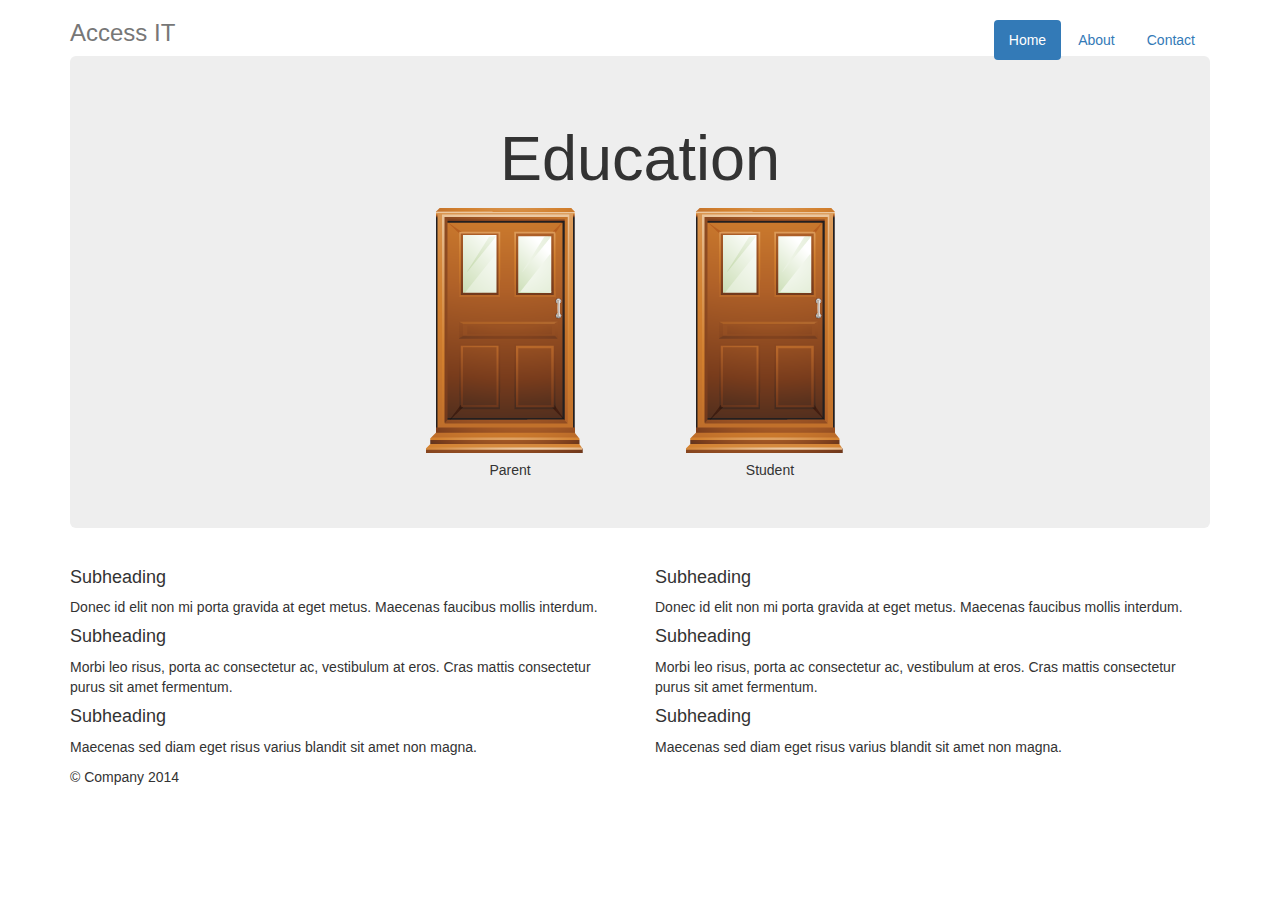
==== index.html @ 1608d6e6 "Init" ====
<!DOCTYPE html>
<html lang="en">
  <head>
    <meta charset="utf-8">
    <meta http-equiv="X-UA-Compatible" content="IE=edge">
    <meta name="viewport" content="width=device-width, initial-scale=1">
    <meta name="description" content="">
    <meta name="author" content="">
    <link rel="icon" href="../../favicon.ico">

    <title>Narrow Jumbotron Template for Bootstrap</title>

    <!-- Bootstrap core CSS -->
    <link href="css/bootstrap.min.css" rel="stylesheet">

    <!-- Custom styles for this template -->
    <link href="jumbotron-narrow.css" rel="stylesheet">
<link href="css/styles.css" rel="stylesheet">
    <!-- Just for debugging purposes. Don't actually copy these 2 lines! -->
    <!--[if lt IE 9]><script src="../../assets/js/ie8-responsive-file-warning.js"></script><![endif]-->
    <script src="../../assets/js/ie-emulation-modes-warning.js"></script>

    <!-- HTML5 shim and Respond.js for IE8 support of HTML5 elements and media queries -->
    <!--[if lt IE 9]>
      <script src="https://oss.maxcdn.com/html5shiv/3.7.2/html5shiv.min.js"></script>
      <script src="https://oss.maxcdn.com/respond/1.4.2/respond.min.js"></script>
    <![endif]-->
  </head>

  <body>

    <div class="container">
      <div class="header">
        <nav>
          <ul class="nav nav-pills pull-right">
            <li role="presentation" class="active"><a href="#">Home</a></li>
            <li role="presentation"><a href="#">About</a></li>
            <li role="presentation"><a href="#">Contact</a></li>
          </ul>
        </nav>
        <h3 class="text-muted">Access IT</h3>
      </div>

      <div class="jumbotron center">
        <h1>Education</h1>
       
        <div class="door center">
			<a class="" href="#" role="button">
				<img src="Door.png">
			</a>
			<div>Parent</div>
		</div>
		<div class="door center">
			<a class="" href="#" role="button">
				<img src="Door.png">
			</a>
			<div>Student</div>
		</div>
         
		 
      </div>

      <div class="row marketing">
        <div class="col-lg-6">
          <h4>Subheading</h4>
          <p>Donec id elit non mi porta gravida at eget metus. Maecenas faucibus mollis interdum.</p>

          <h4>Subheading</h4>
          <p>Morbi leo risus, porta ac consectetur ac, vestibulum at eros. Cras mattis consectetur purus sit amet fermentum.</p>

          <h4>Subheading</h4>
          <p>Maecenas sed diam eget risus varius blandit sit amet non magna.</p>
        </div>

        <div class="col-lg-6">
          <h4>Subheading</h4>
          <p>Donec id elit non mi porta gravida at eget metus. Maecenas faucibus mollis interdum.</p>

          <h4>Subheading</h4>
          <p>Morbi leo risus, porta ac consectetur ac, vestibulum at eros. Cras mattis consectetur purus sit amet fermentum.</p>

          <h4>Subheading</h4>
          <p>Maecenas sed diam eget risus varius blandit sit amet non magna.</p>
        </div>
      </div>

      <footer class="footer">
        <p>&copy; Company 2014</p>
      </footer>

    </div> <!-- /container -->


    <!-- IE10 viewport hack for Surface/desktop Windows 8 bug -->
    <script src="../../assets/js/ie10-viewport-bug-workaround.js"></script>
  </body>
</html>
---- css/styles.css ----
.center{text-align:center;}	
.door{display: inline-block;}
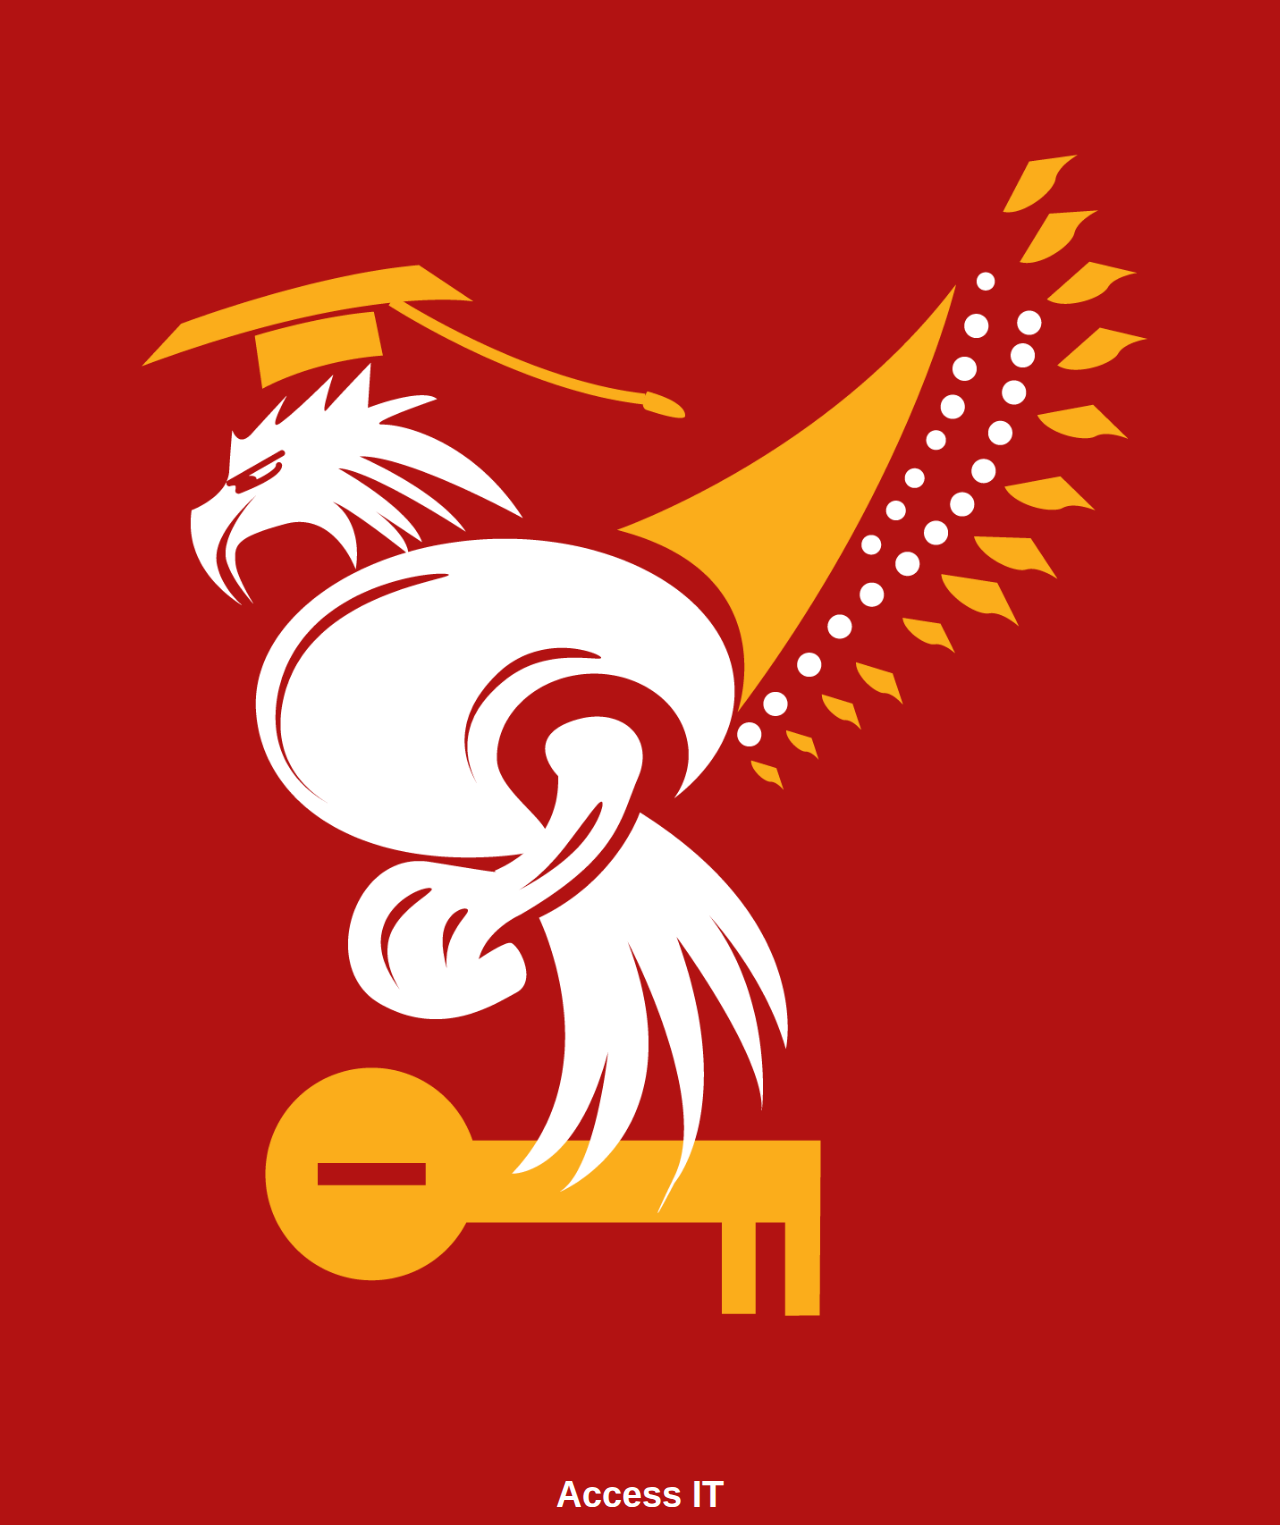
==== commit 3408140c: "- Recreated index to look like design comp" ====
--- a/index.html
+++ b/index.html
@@ -8,7 +8,7 @@
     <meta name="author" content="">
     <link rel="icon" href="../../favicon.ico">
 
-    <title>Narrow Jumbotron Template for Bootstrap</title>
+    <title>Access It</title>
 
     <!-- Bootstrap core CSS -->
     <link href="css/bootstrap.min.css" rel="stylesheet">
@@ -27,66 +27,19 @@
     <![endif]-->
   </head>
 
-  <body>
+  <body class="splash">
 
     <div class="container">
-      <div class="header">
-        <nav>
-          <ul class="nav nav-pills pull-right">
-            <li role="presentation" class="active"><a href="#">Home</a></li>
-            <li role="presentation"><a href="#">About</a></li>
-            <li role="presentation"><a href="#">Contact</a></li>
-          </ul>
-        </nav>
-        <h3 class="text-muted">Access IT</h3>
-      </div>
 
-      <div class="jumbotron center">
-        <h1>Education</h1>
-       
-        <div class="door center">
-			<a class="" href="#" role="button">
-				<img src="Door.png">
+		<div class="logo center">
+        
+			<a class="" href="home.html" role="button">
+				<img src="img/logo.png">
 			</a>
-			<div>Parent</div>
+			
+			<h1>Access IT</h1>
+		 
 		</div>
-		<div class="door center">
-			<a class="" href="#" role="button">
-				<img src="Door.png">
-			</a>
-			<div>Student</div>
-		</div>
-         
-		 
-      </div>
-
-      <div class="row marketing">
-        <div class="col-lg-6">
-          <h4>Subheading</h4>
-          <p>Donec id elit non mi porta gravida at eget metus. Maecenas faucibus mollis interdum.</p>
-
-          <h4>Subheading</h4>
-          <p>Morbi leo risus, porta ac consectetur ac, vestibulum at eros. Cras mattis consectetur purus sit amet fermentum.</p>
-
-          <h4>Subheading</h4>
-          <p>Maecenas sed diam eget risus varius blandit sit amet non magna.</p>
-        </div>
-
-        <div class="col-lg-6">
-          <h4>Subheading</h4>
-          <p>Donec id elit non mi porta gravida at eget metus. Maecenas faucibus mollis interdum.</p>
-
-          <h4>Subheading</h4>
-          <p>Morbi leo risus, porta ac consectetur ac, vestibulum at eros. Cras mattis consectetur purus sit amet fermentum.</p>
-
-          <h4>Subheading</h4>
-          <p>Maecenas sed diam eget risus varius blandit sit amet non magna.</p>
-        </div>
-      </div>
-
-      <footer class="footer">
-        <p>&copy; Company 2014</p>
-      </footer>
 
     </div> <!-- /container -->
 
--- a/css/styles.css
+++ b/css/styles.css
@@ -1,2 +1,11 @@
+body.splash {background: #b21212;}
 .center{text-align:center;}	
-.door{display: inline-block;}+.door{display: inline-block;}
+
+.logo img {width: 100%;}
+.logo h1 {color: #fff;font-weight: bold;margin-top: 0;}
+
+.red {color:#b21212;}
+
+h1.title {color: #b21212;font-weight: bold;}
+a.btn {color: #fff;background: #b21212;text-transform: uppercase;width: 220px;}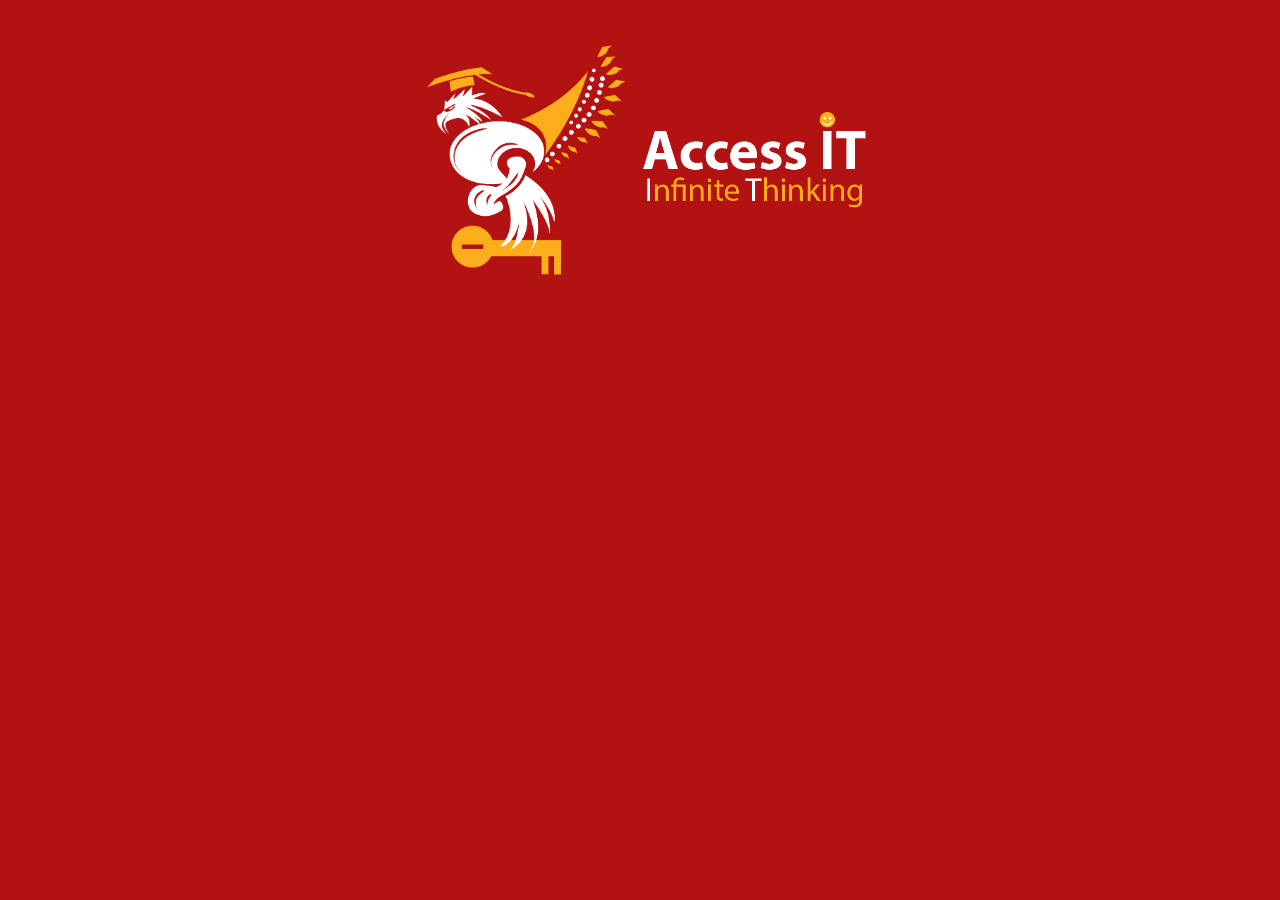
==== commit 9819efb9: "- CSS and Images" ====
--- a/index.html
+++ b/index.html
@@ -37,7 +37,7 @@
 				<img src="img/logo.png">
 			</a>
 			
-			<h1>Access IT</h1>
+			<img src="img/header_white.png">
 		 
 		</div>
 
--- a/css/styles.css
+++ b/css/styles.css
@@ -2,10 +2,42 @@
 .center{text-align:center;}	
 .door{display: inline-block;}
 
-.logo img {width: 100%;}
+.logo img {width: 100%;max-width: 225px;}
 .logo h1 {color: #fff;font-weight: bold;margin-top: 0;}
 
 .red {color:#b21212;}
+.yellow {color:#fbae17;}
 
 h1.title {color: #b21212;font-weight: bold;}
-a.btn {color: #fff;background: #b21212;text-transform: uppercase;width: 220px;}+h3 {margin-top: 0;margin-bottom: 0;}
+a.btn {color: #fff;background: #b21212;text-transform: uppercase;}
+a.btn:hover {color: #000;}
+.mt15 {margin-top: 15px;}
+
+.access {margin-bottom: 15px;}
+.access img {width: 225px;}
+
+.doors {}
+.doors .frame{}
+.doors img{}
+
+.doors_button_wrap {max-width: 200px;margin: 0 auto;}
+.doors_button_wrap .doors_wrap {}
+.doors_button_wrap .doors_wrap img {width: 100%;}
+.doors_button_wrap .doors_wrap img.doors {margin-top: -300px;width: 90%;}
+.doors_button_wrap .doors_wrap img.steps {margin-top: 100px;}
+
+.buttons {}
+.buttons a.btn {float: none;display: block;margin: 0 auto;max-width: 200px;margin-top: 15px;}
+
+footer.panel {position: fixed;bottom: 0;margin: 0;width: 100%;background: #ccc;}
+footer.panel a {width: 25%;display: block;float: left;height: 60px;color: #000;text-align: center;font-size: 10px;}
+.icon {height: 30px;width: 30px;margin: 0 auto;margin-top: 8px;background-size: contain;background-repeat: no-repeat;background-position: 50% 50%;margin-bottom: 5px;}
+.icon.faq {background-image:url('../img/faq.png');}
+.icon.scholarships {background-image:url('../img/scholarships.png');}
+.icon.about {background-image:url('../img/about.png');}
+.icon.programs {background-image:url('../img/programs.png');}
+
+.container {padding-top: 15px;padding-bottom: 15px;}
+
+form {padding: 15px;max-width: 400px;margin: 0 auto;}